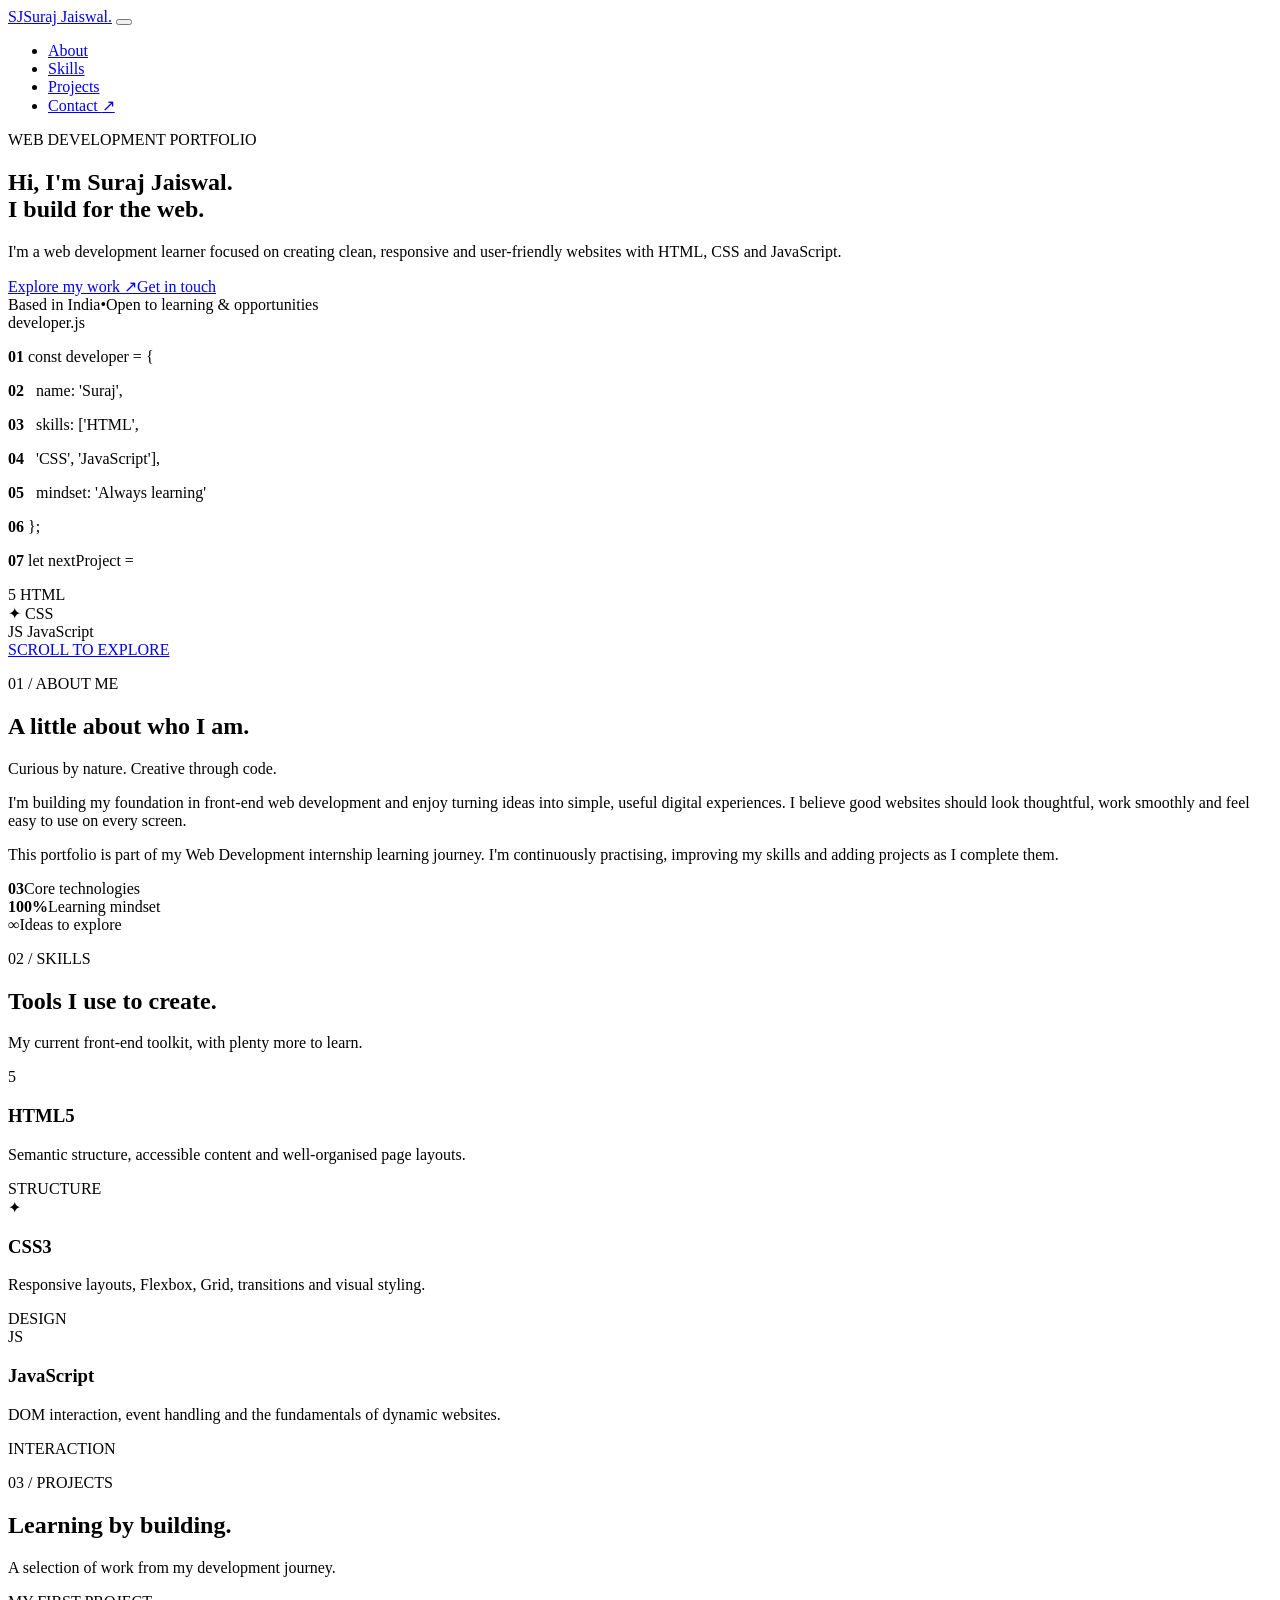
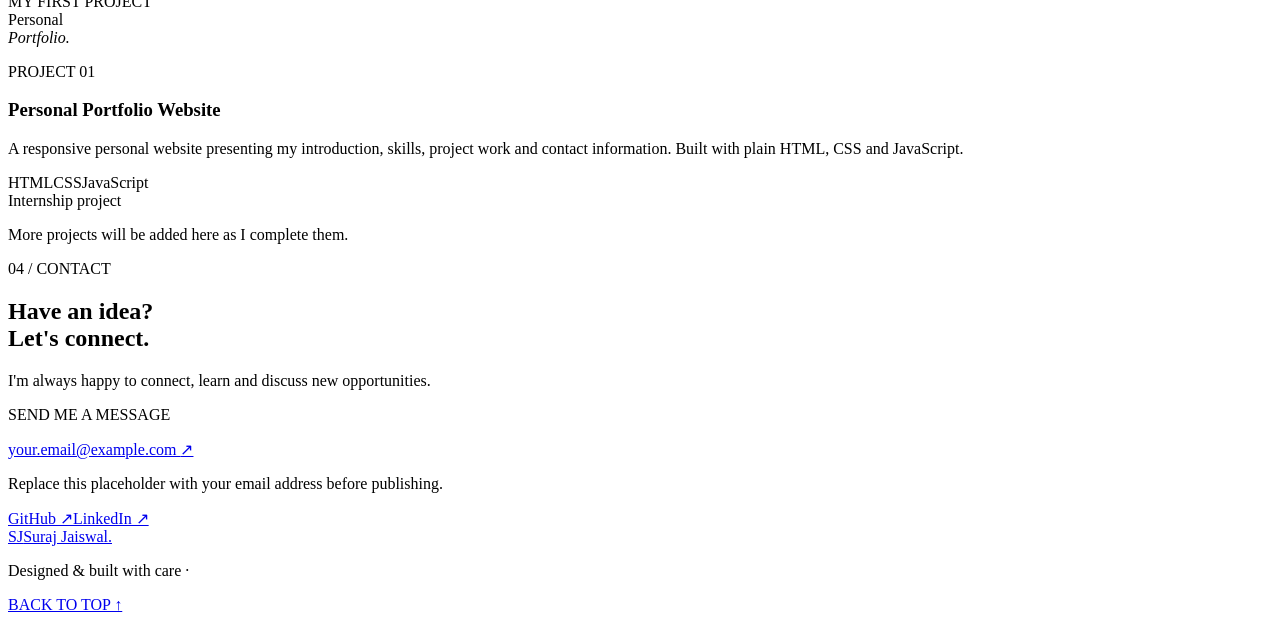
==== index.html @ 53207685 "Add responsive personal portfolio homepage" ====
<!DOCTYPE html>
<html lang="en">
<head>
  <meta charset="UTF-8">
  <meta name="viewport" content="width=device-width, initial-scale=1.0">
  <meta name="description" content="Suraj Jaiswal — web development portfolio showcasing skills, projects and contact information.">
  <meta name="theme-color" content="#0b1020">
  <title>Suraj Jaiswal | Web Developer Portfolio</title>
  <link rel="preconnect" href="https://fonts.googleapis.com">
  <link rel="preconnect" href="https://fonts.gstatic.com" crossorigin>
  <link href="https://fonts.googleapis.com/css2?family=DM+Sans:wght@400;500;600;700&family=Space+Grotesk:wght@500;600;700&display=swap" rel="stylesheet">
  <link rel="stylesheet" href="style.css">
  <script src="script.js" defer></script>
</head>
<body>
  <header class="site-header">
    <nav class="nav container" aria-label="Main navigation">
      <a class="brand" href="#home" aria-label="Suraj Jaiswal home"><span class="brand-mark">SJ</span><span>Suraj Jaiswal<span class="brand-dot">.</span></span></a>
      <button class="menu-toggle" type="button" aria-label="Open navigation" aria-expanded="false"><span></span><span></span><span></span></button>
      <ul class="nav-links">
        <li><a href="#about">About</a></li><li><a href="#skills">Skills</a></li><li><a href="#projects">Projects</a></li><li><a class="nav-contact" href="#contact">Contact <span aria-hidden="true">↗</span></a></li>
      </ul>
    </nav>
  </header>

  <main>
    <section class="hero container" id="home">
      <div class="hero-copy">
        <p class="eyebrow"><span class="status-dot"></span> WEB DEVELOPMENT PORTFOLIO</p>
        <h1>Hi, I'm <span class="gradient-text">Suraj Jaiswal.</span><br>I build for the web.</h1>
        <p class="hero-description">I'm a web development learner focused on creating clean, responsive and user-friendly websites with HTML, CSS and JavaScript.</p>
        <div class="hero-actions"><a class="button button-primary" href="#projects">Explore my work <span>↗</span></a><a class="button button-ghost" href="#contact">Get in touch</a></div>
        <div class="hero-meta"><span>Based in India</span><span class="meta-separator">•</span><span>Open to learning & opportunities</span></div>
      </div>
      <div class="hero-art" aria-label="Decorative code illustration">
        <div class="orbit orbit-one"></div><div class="orbit orbit-two"></div>
        <div class="code-card"><div class="code-card-top"><i></i><i></i><i></i><span>developer.js</span></div><div class="code-lines"><p><b>01</b> <span class="code-purple">const</span> developer = {</p><p><b>02</b> &nbsp; name: <span class="code-green">'Suraj'</span>,</p><p><b>03</b> &nbsp; skills: [<span class="code-green">'HTML'</span>,</p><p><b>04</b> &nbsp; <span class="code-green">'CSS'</span>, <span class="code-green">'JavaScript'</span>],</p><p><b>05</b> &nbsp; mindset: <span class="code-green">'Always learning'</span></p><p><b>06</b> };</p><p class="code-cursor"><b>07</b> <span class="code-purple">let</span> nextProject = <span class="cursor-block"></span></p></div></div>
        <div class="floating-chip chip-html"><span>5</span> HTML</div><div class="floating-chip chip-css"><span>✦</span> CSS</div><div class="floating-chip chip-js"><span>JS</span> JavaScript</div>
      </div>
      <a class="scroll-cue" href="#about"><span></span> SCROLL TO EXPLORE</a>
    </section>

    <section class="section container" id="about">
      <div class="section-heading"><p class="eyebrow">01 / ABOUT ME</p><h2>A little about <span class="gradient-text">who I am.</span></h2></div>
      <div class="about-grid"><div class="about-lead"><p class="large-copy">Curious by nature. <span class="muted">Creative through code.</span></p></div><div class="about-body"><p>I'm building my foundation in front-end web development and enjoy turning ideas into simple, useful digital experiences. I believe good websites should look thoughtful, work smoothly and feel easy to use on every screen.</p><p>This portfolio is part of my Web Development internship learning journey. I'm continuously practising, improving my skills and adding projects as I complete them.</p><div class="about-facts"><div><strong>03</strong><span>Core technologies</span></div><div><strong>100%</strong><span>Learning mindset</span></div><div><strong>∞</strong><span>Ideas to explore</span></div></div></div></div>
    </section>

    <section class="section section-alt" id="skills"><div class="container"><div class="section-heading"><p class="eyebrow">02 / SKILLS</p><h2>Tools I use to <span class="gradient-text">create.</span></h2><p class="section-intro">My current front-end toolkit, with plenty more to learn.</p></div><div class="skills-grid">
      <article class="skill-card"><div class="skill-icon html-icon">5</div><h3>HTML5</h3><p>Semantic structure, accessible content and well-organised page layouts.</p><span class="skill-tag">STRUCTURE</span></article>
      <article class="skill-card"><div class="skill-icon css-icon">✦</div><h3>CSS3</h3><p>Responsive layouts, Flexbox, Grid, transitions and visual styling.</p><span class="skill-tag">DESIGN</span></article>
      <article class="skill-card"><div class="skill-icon js-icon">JS</div><h3>JavaScript</h3><p>DOM interaction, event handling and the fundamentals of dynamic websites.</p><span class="skill-tag">INTERACTION</span></article>
    </div></div></section>

    <section class="section container" id="projects"><div class="section-heading"><p class="eyebrow">03 / PROJECTS</p><h2>Learning by <span class="gradient-text">building.</span></h2><p class="section-intro">A selection of work from my development journey.</p></div>
      <article class="project-card"><div class="project-preview"><div class="preview-window"><div class="preview-bar"><i></i><i></i><i></i></div><div class="preview-content"><span class="preview-label">MY FIRST PROJECT</span><div class="preview-title">Personal<br><em>Portfolio.</em></div><div class="preview-line"></div><div class="preview-pills"><i></i><i></i><i></i></div></div></div></div><div class="project-info"><p class="project-number">PROJECT 01</p><h3>Personal Portfolio Website</h3><p>A responsive personal website presenting my introduction, skills, project work and contact information. Built with plain HTML, CSS and JavaScript.</p><div class="tech-list"><span>HTML</span><span>CSS</span><span>JavaScript</span></div><span class="project-status"><i></i> Internship project</span></div></article>
      <p class="coming-soon">More projects will be added here as I complete them.</p>
    </section>

    <section class="section contact-section" id="contact"><div class="container contact-inner"><div><p class="eyebrow">04 / CONTACT</p><h2>Have an idea?<br><span class="gradient-text">Let's connect.</span></h2><p class="contact-copy">I'm always happy to connect, learn and discuss new opportunities.</p></div><div class="contact-panel"><p class="contact-label">SEND ME A MESSAGE</p><a class="contact-link" href="mailto:your.email@example.com" id="email-link">your.email@example.com <span>↗</span></a><p class="contact-note">Replace this placeholder with your email address before publishing.</p><div class="social-links"><a href="https://github.com/" target="_blank" rel="noreferrer">GitHub ↗</a><a href="https://www.linkedin.com/" target="_blank" rel="noreferrer">LinkedIn ↗</a></div></div></div></section>
  </main>
  <footer class="footer"><div class="container footer-inner"><a class="brand" href="#home"><span class="brand-mark">SJ</span><span>Suraj Jaiswal<span class="brand-dot">.</span></span></a><p>Designed & built with care · <span id="year"></span></p><a href="#home" class="back-top">BACK TO TOP ↑</a></div></footer>
</body>
</html>
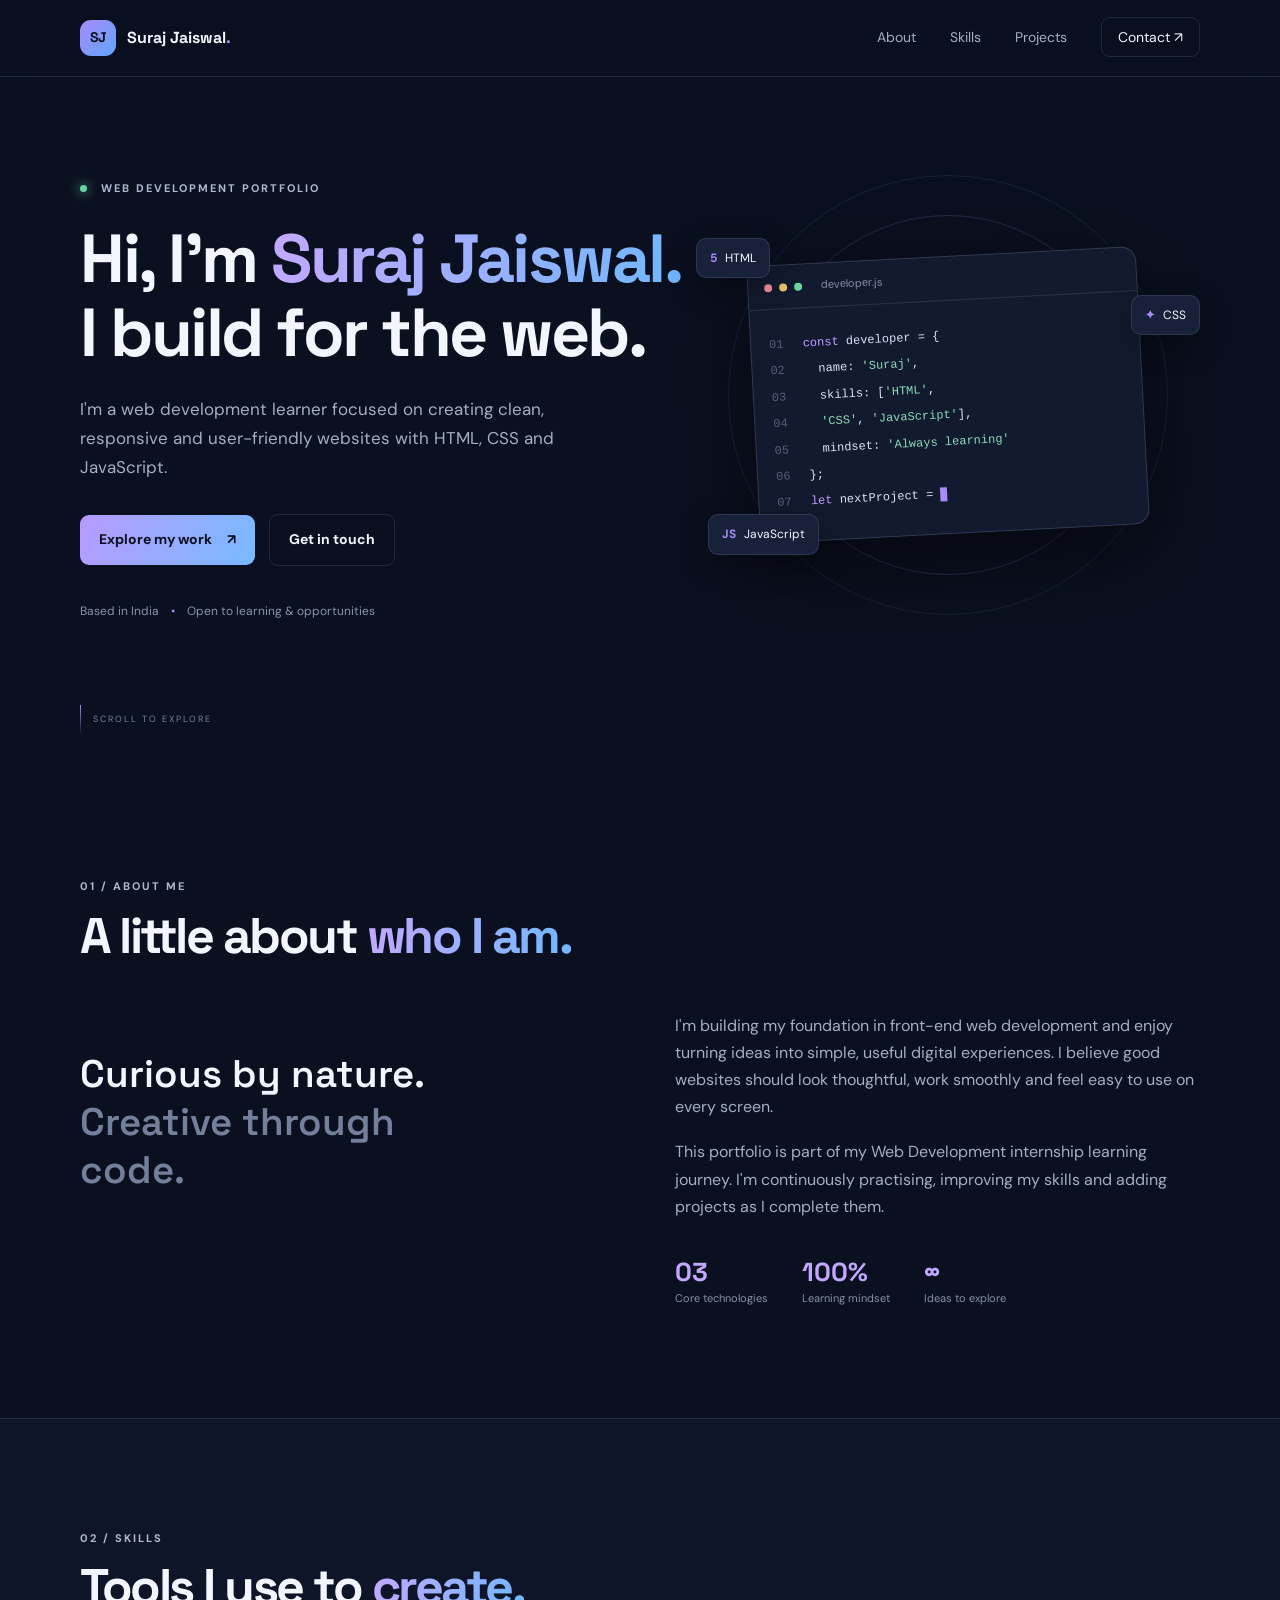
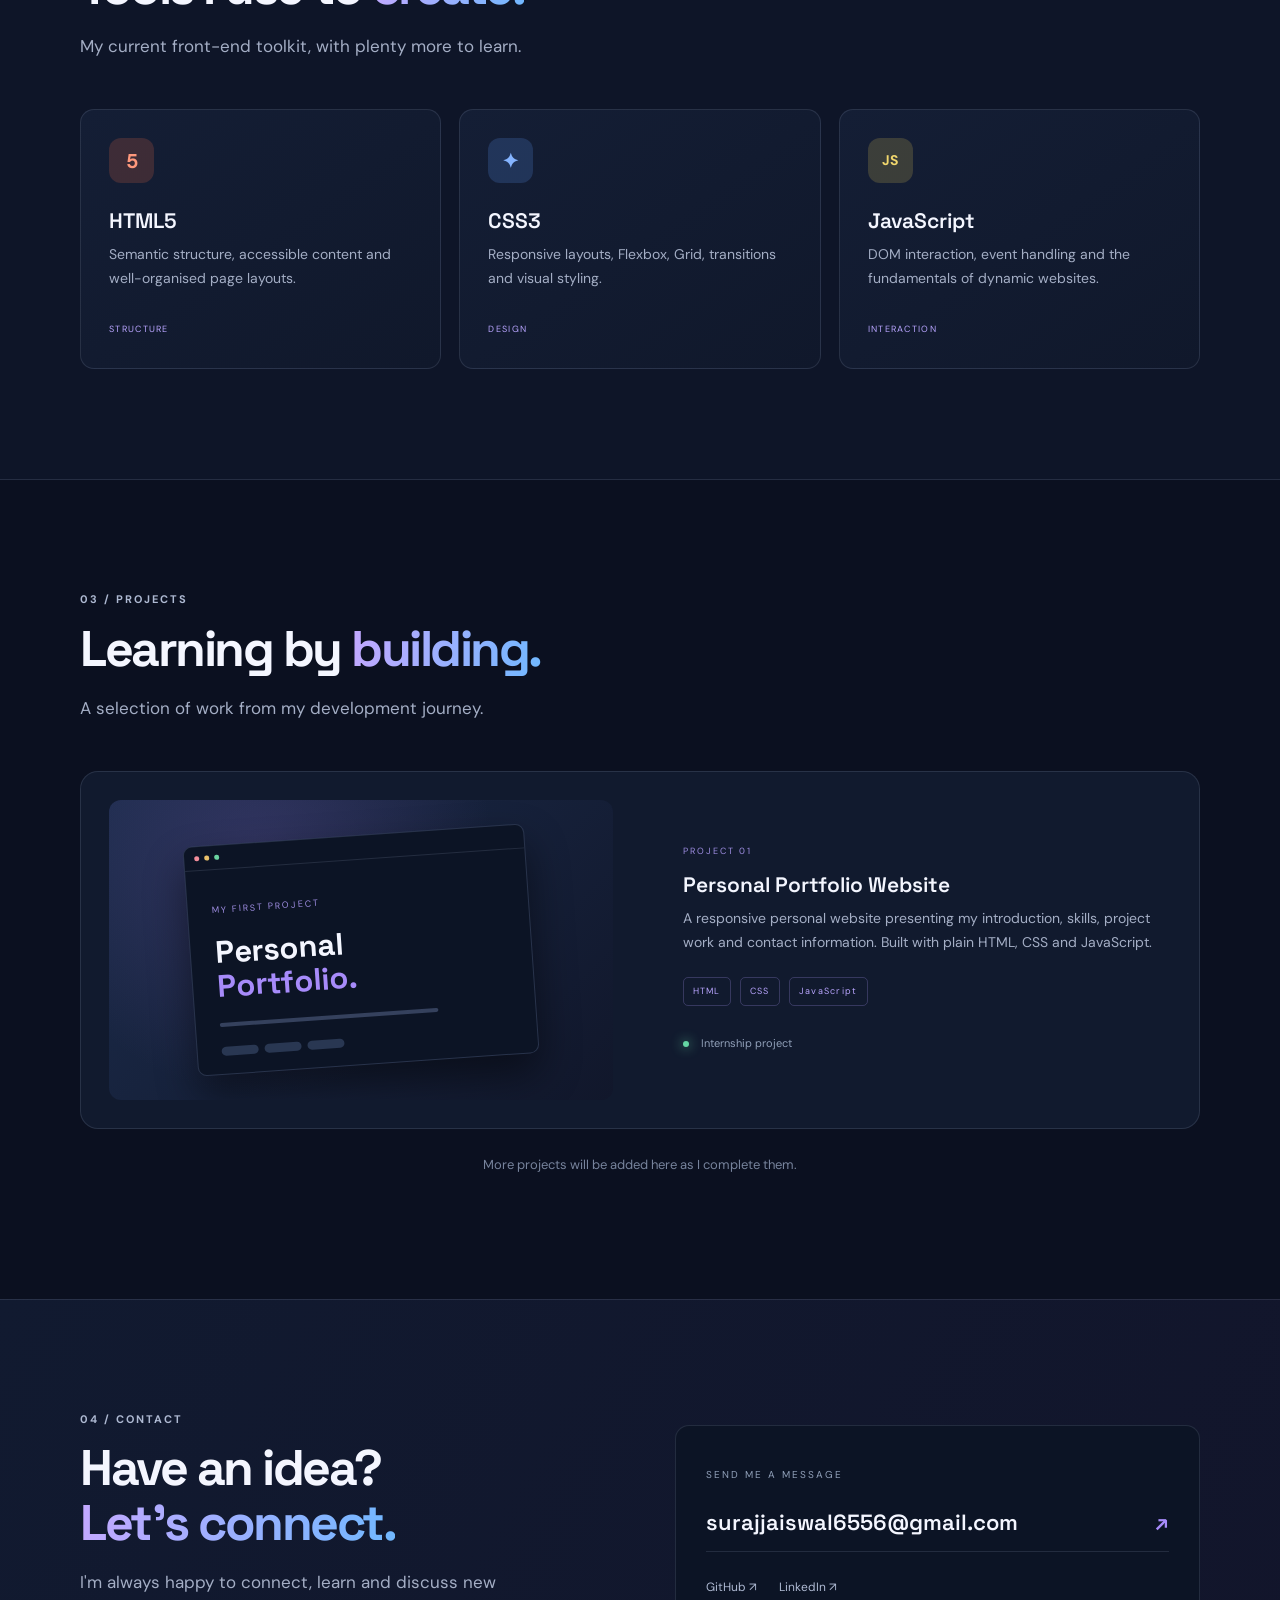
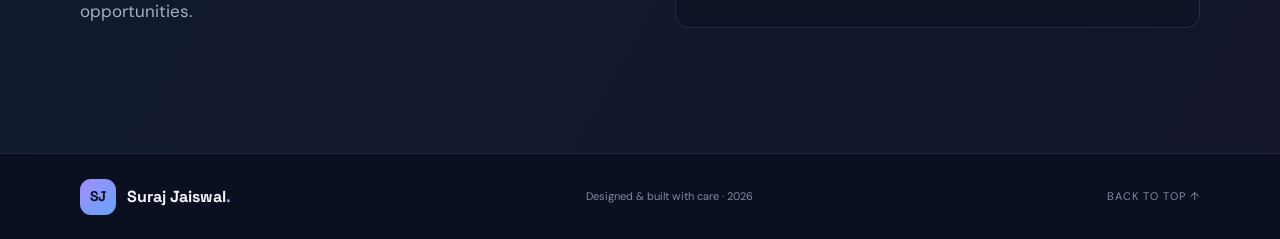
==== commit f1a566d0: "Add Suraj's contact email to portfolio" ====
--- a/index.html
+++ b/index.html
@@ -56,7 +56,7 @@
       <p class="coming-soon">More projects will be added here as I complete them.</p>
     </section>
 
-    <section class="section contact-section" id="contact"><div class="container contact-inner"><div><p class="eyebrow">04 / CONTACT</p><h2>Have an idea?<br><span class="gradient-text">Let's connect.</span></h2><p class="contact-copy">I'm always happy to connect, learn and discuss new opportunities.</p></div><div class="contact-panel"><p class="contact-label">SEND ME A MESSAGE</p><a class="contact-link" href="mailto:your.email@example.com" id="email-link">your.email@example.com <span>↗</span></a><p class="contact-note">Replace this placeholder with your email address before publishing.</p><div class="social-links"><a href="https://github.com/" target="_blank" rel="noreferrer">GitHub ↗</a><a href="https://www.linkedin.com/" target="_blank" rel="noreferrer">LinkedIn ↗</a></div></div></div></section>
+    <section class="section contact-section" id="contact"><div class="container contact-inner"><div><p class="eyebrow">04 / CONTACT</p><h2>Have an idea?<br><span class="gradient-text">Let's connect.</span></h2><p class="contact-copy">I'm always happy to connect, learn and discuss new opportunities.</p></div><div class="contact-panel"><p class="contact-label">SEND ME A MESSAGE</p><a class="contact-link" href="mailto:surajjaiswal6556@gmail.com" id="email-link">surajjaiswal6556@gmail.com <span>↗</span></a><div class="social-links"><a href="https://github.com/" target="_blank" rel="noreferrer">GitHub ↗</a><a href="https://www.linkedin.com/" target="_blank" rel="noreferrer">LinkedIn ↗</a></div></div></div></section>
   </main>
   <footer class="footer"><div class="container footer-inner"><a class="brand" href="#home"><span class="brand-mark">SJ</span><span>Suraj Jaiswal<span class="brand-dot">.</span></span></a><p>Designed & built with care · <span id="year"></span></p><a href="#home" class="back-top">BACK TO TOP ↑</a></div></footer>
 </body>
--- a/style.css
+++ b/style.css
@@ -0,0 +1 @@
+:root{--bg:#0b1020;--panel:#111a30;--panel2:#151f38;--text:#f4f6ff;--muted:#a4aec5;--purple:#a78bfa;--blue:#60a5fa;--line:rgba(190,205,240,.13);--font:'DM Sans',sans-serif;--display:'Space Grotesk',sans-serif}*{box-sizing:border-box}html{scroll-behavior:smooth;scroll-padding-top:90px}body{margin:0;background:var(--bg);color:var(--text);font-family:var(--font);line-height:1.7}a{color:inherit;text-decoration:none}.container{width:min(1120px,calc(100% - 48px));margin-inline:auto}.site-header{position:sticky;top:0;z-index:20;background:rgba(11,16,32,.86);backdrop-filter:blur(16px);border-bottom:1px solid var(--line)}.nav,.nav-links,.brand,.hero-actions,.hero-meta,.footer-inner,.social-links{display:flex;align-items:center}.nav{height:76px;justify-content:space-between}.brand{gap:11px;font-family:var(--display);font-weight:700}.brand-mark{display:grid;place-items:center;width:36px;height:36px;border-radius:11px;background:linear-gradient(135deg,var(--purple),var(--blue));color:#0b1020;font-size:14px}.brand-dot{color:var(--purple)}.nav-links{gap:34px;list-style:none;margin:0;padding:0;color:var(--muted);font-size:14px}.nav-links a:hover,.social-links a:hover{color:var(--text)}.nav-contact{padding:10px 16px;border:1px solid var(--line);border-radius:9px;color:var(--text)}.menu-toggle{display:none;background:none;border:0}.hero{min-height:690px;display:grid;grid-template-columns:1.1fr .9fr;align-items:center;position:relative;padding-top:50px;padding-bottom:105px}.eyebrow{font-size:11px;letter-spacing:2px;font-weight:700;color:#aeb9d2}.status-dot,.project-status i{display:inline-block;width:7px;height:7px;border-radius:50%;background:#65d6a4;margin-right:9px;box-shadow:0 0 12px #65d6a4}.hero h1,.section-heading h2,.contact-inner h2{font-family:var(--display);font-size:clamp(42px,5.5vw,68px);line-height:1.1;letter-spacing:-2.5px;margin:24px 0}.gradient-text{background:linear-gradient(100deg,#c4a8ff,#70b8ff);-webkit-background-clip:text;background-clip:text;color:transparent}.hero-description,.section-intro,.contact-copy{max-width:530px;color:var(--muted);font-size:17px}.hero-actions{gap:14px;margin-top:32px;flex-wrap:wrap}.button{padding:13px 19px;border-radius:9px;font-weight:700;font-size:14px;transition:transform .2s}.button:hover{transform:translateY(-3px)}.button-primary{background:linear-gradient(110deg,#b69aff,#78baff);color:#0b1020}.button-primary span{margin-left:12px}.button-ghost{border:1px solid var(--line)}.hero-meta{gap:12px;color:#8793ad;font-size:12px;margin-top:35px}.meta-separator{color:var(--purple)}.hero-art{position:relative;min-height:410px;display:grid;place-items:center}.orbit{position:absolute;border:1px solid rgba(167,139,250,.2);border-radius:50%;width:360px;height:360px}.orbit-two{width:440px;height:440px;border-color:rgba(96,165,250,.12)}.code-card{position:relative;z-index:2;width:min(390px,100%);background:#111a2e;border:1px solid rgba(174,190,230,.2);border-radius:15px;box-shadow:0 25px 90px #0008;overflow:hidden;transform:rotate(-3deg)}.code-card-top{height:44px;border-bottom:1px solid var(--line);display:flex;align-items:center;gap:7px;padding:0 16px;color:#8290ad;font-size:11px}.code-card-top i,.preview-bar i{width:8px;height:8px;border-radius:50%;background:#f28d9b}.code-card-top i:nth-child(2),.preview-bar i:nth-child(2){background:#eac16b}.code-card-top i:nth-child(3),.preview-bar i:nth-child(3){background:#6bd4a1}.code-card-top span{margin-left:12px}.code-lines{padding:22px 18px 25px;font:12px/2.2 ui-monospace,monospace;color:#dbe4fa}.code-lines p{margin:0}.code-lines b{color:#53617e;font-weight:400;margin-right:12px}.code-purple{color:#c4a0ff}.code-green{color:#8edbb8}.cursor-block{display:inline-block;width:7px;height:14px;background:#a78bfa;vertical-align:middle}.floating-chip{position:absolute;z-index:3;padding:9px 13px;border:1px solid var(--line);border-radius:10px;background:#17213a;box-shadow:0 10px 30px #0005;font-size:12px}.floating-chip span{font-weight:700;color:var(--purple);margin-right:5px}.chip-html{top:48px;left:0}.chip-css{right:0;top:105px}.chip-js{bottom:45px;left:12px}.scroll-cue{position:absolute;bottom:32px;left:0;color:#77839c;font-size:9px;letter-spacing:2px;display:flex;align-items:center;gap:12px}.scroll-cue span{height:30px;width:1px;background:linear-gradient(var(--purple),transparent)}.section{padding-top:110px;padding-bottom:110px}.section-heading{margin-bottom:48px}.section-heading h2,.contact-inner h2{font-size:clamp(36px,4vw,50px);margin:13px 0}.section-heading .eyebrow,.contact-inner .eyebrow{margin:0}.about-grid{display:grid;grid-template-columns:1fr 1fr;gap:70px}.large-copy{font:600 clamp(28px,3vw,40px)/1.25 var(--display);max-width:360px}.muted{color:#73809b}.about-body>p{color:var(--muted);margin-top:0;margin-bottom:18px}.about-facts{display:flex;gap:34px;margin-top:35px}.about-facts div{display:grid}.about-facts strong{font:700 26px var(--display);color:#c2a7ff}.about-facts span{font-size:11px;color:#8490a9}.section-alt{background:#0e1528;border-block:1px solid var(--line)}.skills-grid{display:grid;grid-template-columns:repeat(3,1fr);gap:18px}.skill-card{padding:28px;border:1px solid var(--line);border-radius:14px;background:linear-gradient(145deg,#141e35,#10182b);transition:transform .2s,border-color .2s}.skill-card:hover{transform:translateY(-5px);border-color:#8e80d8}.skill-icon{width:45px;height:45px;border-radius:12px;display:grid;place-items:center;font-weight:700;font-size:20px;margin-bottom:24px}.html-icon{background:#f16c4930;color:#ff987c}.css-icon{background:#609bff30;color:#85b4ff}.js-icon{background:#e9cb5630;color:#f1d76d;font-size:14px}.skill-card h3,.project-info h3{font:600 21px var(--display);margin:0 0 9px}.skill-card p,.project-info>p:not(.project-number){font-size:14px;color:var(--muted);margin:0 0 22px}.skill-tag,.tech-list span{font-size:9px;letter-spacing:1.3px;color:#b9a5ff}.project-card{display:grid;grid-template-columns:1fr 1fr;gap:55px;align-items:center;padding:28px;border:1px solid var(--line);border-radius:18px;background:#111a2e}.project-preview{min-height:300px;border-radius:12px;background:radial-gradient(circle at 30% 20%,#6d55a64d,transparent 55%),linear-gradient(135deg,#1b2b4a,#11172b);display:grid;place-items:center;overflow:hidden}.preview-window{width:68%;height:230px;background:#0c1425;border:1px solid #53618566;border-radius:9px;box-shadow:0 20px 40px #0007;transform:rotate(-4deg);overflow:hidden}.preview-bar{height:24px;border-bottom:1px solid var(--line);display:flex;gap:5px;align-items:center;padding:0 10px}.preview-bar i{width:5px;height:5px}.preview-content{padding:24px}.preview-label,.project-number{font-size:9px;letter-spacing:2px;color:#9e8de1}.preview-title{font:700 31px/1.1 var(--display);margin:14px 0}.preview-title em{font-style:normal;color:#a78bfa}.preview-line{width:75%;height:4px;border-radius:5px;background:#35415d;margin:20px 0}.preview-pills{display:flex;gap:6px}.preview-pills i{width:37px;height:9px;border-radius:5px;background:#293752}.project-info{padding:12px 15px}.project-number{margin:0 0 12px}.tech-list{display:flex;gap:9px;margin:22px 0}.tech-list span{padding:6px 9px;border:1px solid #9d8ae344;border-radius:5px}.project-status{font-size:11px;color:#91a0b9}.project-status i{width:6px;height:6px}.coming-soon{text-align:center;color:#77839c;font-size:13px;margin-top:25px}.contact-section{background:linear-gradient(120deg,#111a30,#12152b);border-top:1px solid var(--line)}.contact-inner{display:grid;grid-template-columns:1fr 1fr;gap:70px;align-items:center}.contact-panel{padding:30px;border:1px solid var(--line);border-radius:14px;background:#0c1425}.contact-label{font-size:10px;letter-spacing:2px;color:#91a0b9}.contact-link{display:flex;justify-content:space-between;align-items:center;font:600 clamp(17px,2vw,22px) var(--display);padding:15px 0;border-bottom:1px solid var(--line);overflow-wrap:anywhere}.contact-link span{color:var(--purple)}.contact-note{font-size:11px;color:#e6b978}.social-links{gap:22px;margin-top:25px;font-size:12px;color:#aeb9d2}.footer{border-top:1px solid var(--line)}.footer-inner{min-height:85px;justify-content:space-between;gap:20px}.footer p,.back-top{font-size:11px;color:#7f8ba4}.back-top{letter-spacing:1px}.menu-toggle span{display:block;width:22px;height:2px;background:white;margin:5px}.menu-toggle{cursor:pointer}@media(max-width:800px){.hero{grid-template-columns:1fr;padding-top:80px;gap:25px}.hero-art{min-height:390px}.hero-copy{max-width:650px}.about-grid,.contact-inner{grid-template-columns:1fr;gap:25px}.project-card{gap:25px}.nav-links{gap:18px}}@media(max-width:600px){.container{width:min(100% - 36px,1120px)}.nav{height:68px}.menu-toggle{display:block}.nav-links{display:none;position:absolute;top:67px;left:0;right:0;padding:22px 24px 28px;background:#111a30;border-bottom:1px solid var(--line);flex-direction:column;align-items:stretch}.nav-links.open{display:flex}.nav-contact{display:block}.hero{min-height:auto;padding-top:65px;padding-bottom:90px}.hero h1{font-size:43px;letter-spacing:-1.8px}.hero-art{min-height:340px}.orbit{width:270px;height:270px}.orbit-two{width:330px;height:330px}.code-card{width:95%}.chip-html{left:-4px}.chip-css{right:-4px}.chip-js{left:0;bottom:25px}.scroll-cue{bottom:25px}.section{padding-top:78px;padding-bottom:78px}.section-heading{margin-bottom:32px}.about-facts{gap:18px;flex-wrap:wrap}.skills-grid{grid-template-columns:1fr}.skill-card{padding:23px}.project-card{grid-template-columns:1fr;padding:16px}.project-preview{min-height:245px}.project-info{padding:12px 5px}.contact-panel{padding:22px}.footer-inner{padding:20px 0;flex-wrap:wrap}.footer p{order:3;width:100%;margin:0}.contact-inner{gap:35px}}@media(prefers-reduced-motion:reduce){html{scroll-behavior:auto}*,*::before,*::after{animation-duration:.01ms!important;transition-duration:.01ms!important}}
